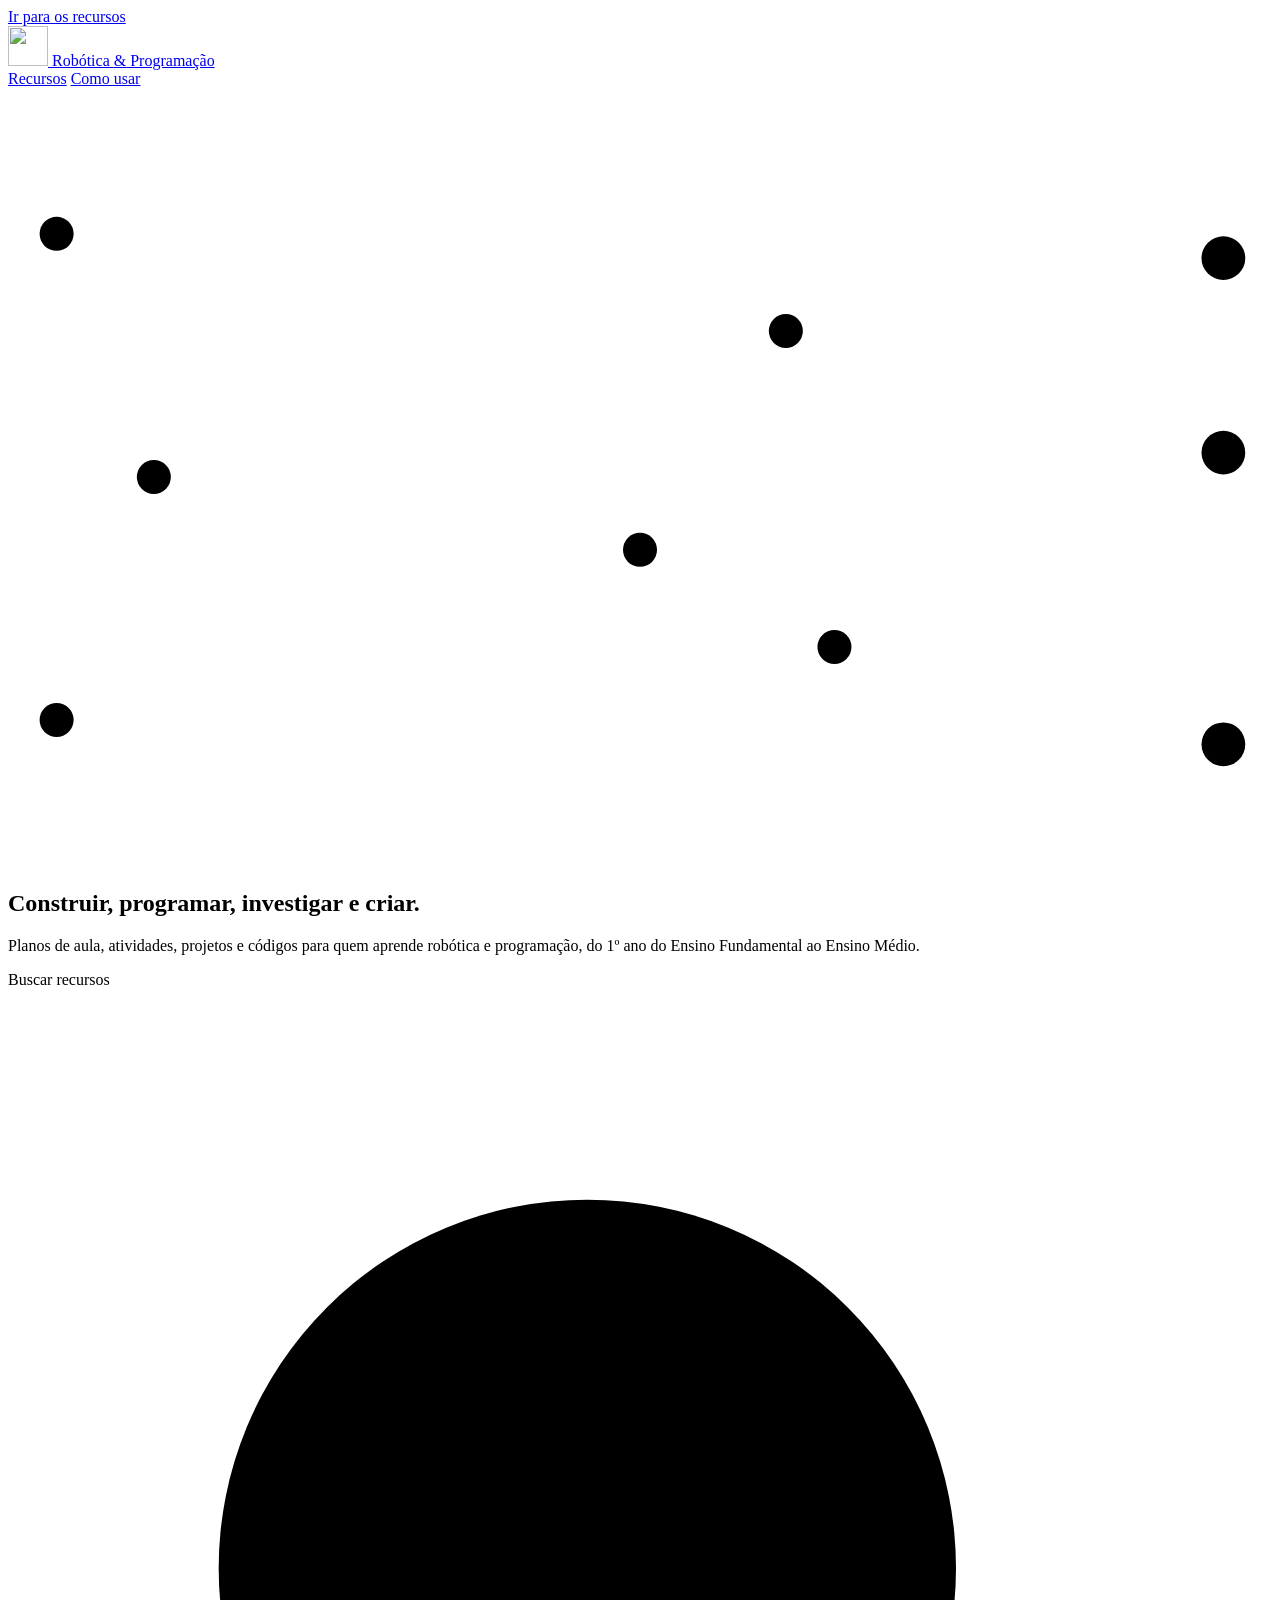
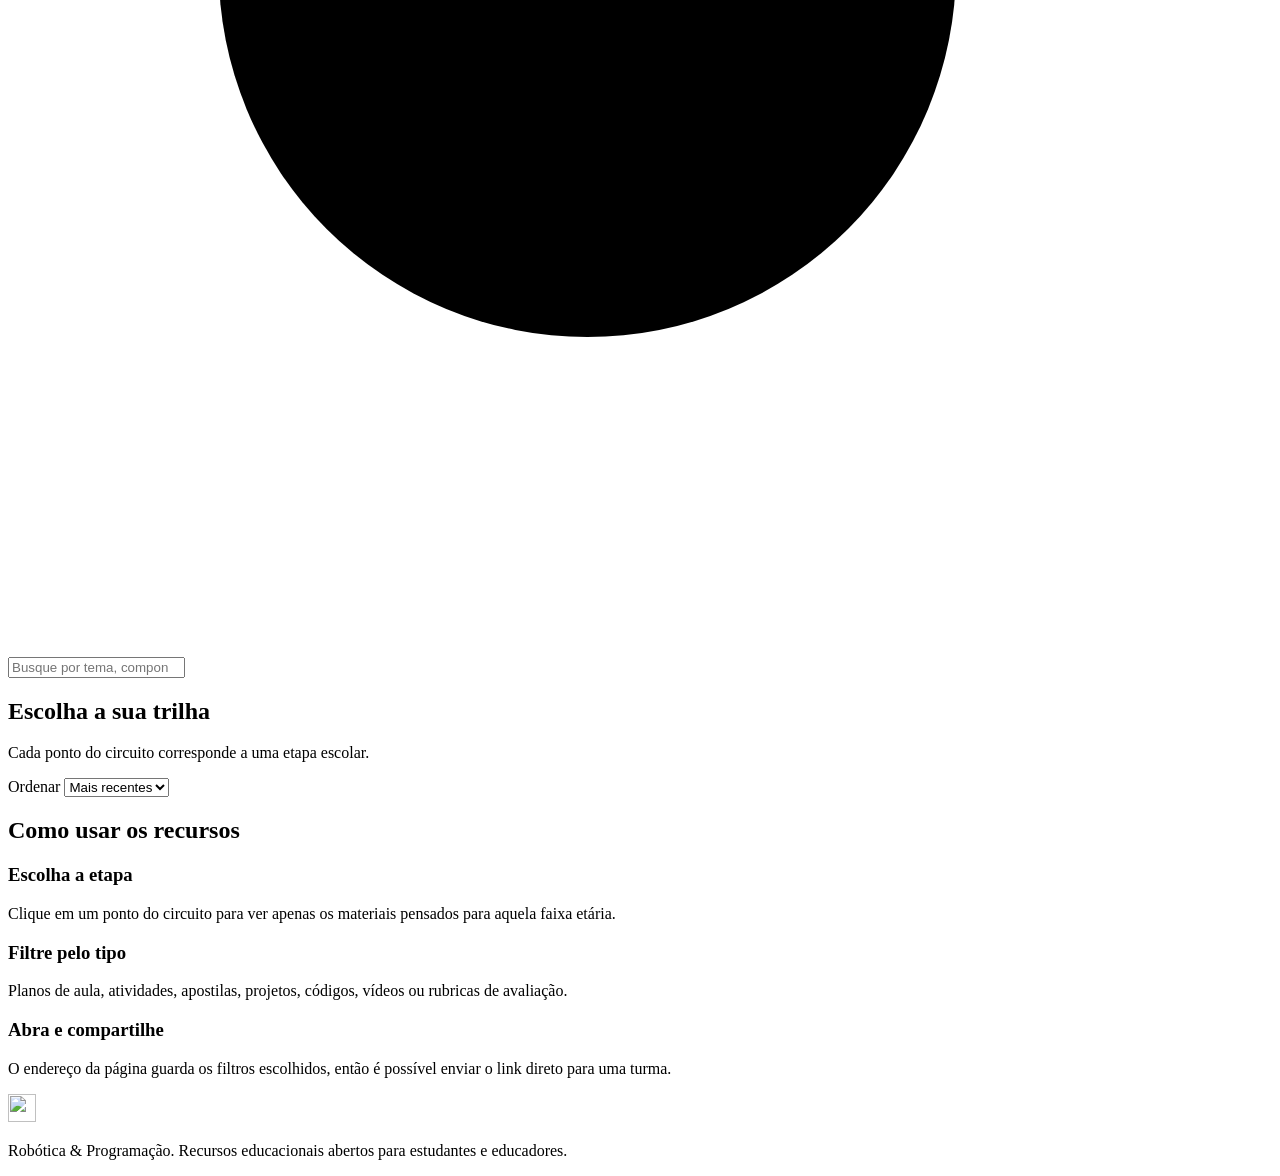
==== index.html @ 78fcd4b8 "Add files via upload" ====
<!DOCTYPE html>
<html lang="pt-BR">
<head>
  <meta charset="UTF-8">
  <meta name="viewport" content="width=device-width, initial-scale=1">
  <title>Robótica & Programação | Recursos educacionais</title>
  <meta name="description" content="Planos de aula, atividades, projetos e códigos de Robótica e Programação, do 1º ano do Ensino Fundamental ao Ensino Médio.">
  <link rel="icon" href="assets/simbolo.svg" type="image/svg+xml">
  <link rel="preconnect" href="https://fonts.googleapis.com">
  <link rel="preconnect" href="https://fonts.gstatic.com" crossorigin>
  <link href="https://fonts.googleapis.com/css2?family=Inter:wght@400;500;600&family=JetBrains+Mono:wght@500&family=Poppins:wght@600;700&display=swap" rel="stylesheet">
  <link rel="stylesheet" href="css/estilo.css">
</head>
<body>

  <a class="pular" href="#recursos">Ir para os recursos</a>

  <header class="topo">
    <div class="topo__conteudo">
      <a class="marca" href="./" aria-label="Página inicial">
        <img src="assets/simbolo.svg" alt="" width="40" height="40">
        <span class="marca__texto">Robótica <span class="marca__e">&amp;</span> Programação</span>
      </a>
      <nav class="menu" aria-label="Principal">
        <a href="#recursos">Recursos</a>
        <a href="#como-usar">Como usar</a>
      </nav>
    </div>
  </header>

  <main>
    <section class="abertura">
      <svg class="abertura__circuito" viewBox="0 0 520 320" aria-hidden="true">
        <g fill="none" stroke-linecap="round" stroke-linejoin="round" stroke-width="3">
          <path class="trilha" d="M20 60h140l40 40h120l30-30h150"/>
          <path class="trilha" d="M60 160h80l30 30h90l40-40h200"/>
          <path class="trilha" d="M20 260h180l30-30h110l40 40h120"/>
          <path class="trilha trilha--viva" d="M200 100v50M330 150v80"/>
        </g>
        <g>
          <circle class="no" cx="20" cy="60" r="7"/><circle class="no" cx="320" cy="100" r="7"/>
          <circle class="no" cx="60" cy="160" r="7"/><circle class="no no--ciano" cx="260" cy="190" r="7"/>
          <circle class="no" cx="20" cy="260" r="7"/><circle class="no no--ciano" cx="340" cy="230" r="7"/>
          <circle class="no no--amarelo" cx="500" cy="70" r="9"/>
          <circle class="no no--amarelo" cx="500" cy="150" r="9"/>
          <circle class="no no--amarelo" cx="500" cy="270" r="9"/>
        </g>
      </svg>

      <div class="abertura__texto">
        <h1>Construir, programar, investigar e criar.</h1>
        <p>Planos de aula, atividades, projetos e códigos para quem aprende robótica e programação, do 1º ano do Ensino Fundamental ao Ensino Médio.</p>

        <label class="busca" for="busca">
          <span class="visualmente-oculto">Buscar recursos</span>
          <svg viewBox="0 0 24 24" aria-hidden="true"><circle cx="11" cy="11" r="7"/><path d="m20 20-3.5-3.5"/></svg>
          <input id="busca" type="search" placeholder="Busque por tema, componente ou linguagem: Arduino, Scratch, sensores..." autocomplete="off">
        </label>
      </div>
    </section>

    <section id="recursos" class="recursos" aria-labelledby="titulo-recursos">
      <div class="recursos__cabecalho">
        <h2 id="titulo-recursos">Escolha a sua trilha</h2>
        <p>Cada ponto do circuito corresponde a uma etapa escolar.</p>
      </div>

      <div class="circuito-filtro" role="radiogroup" aria-label="Filtrar por etapa" id="filtro-faixa"></div>

      <div class="barra">
        <div class="tipos" role="group" aria-label="Filtrar por tipo de recurso" id="filtro-tipo"></div>
        <label class="ordem">
          <span>Ordenar</span>
          <select id="ordem">
            <option value="recentes">Mais recentes</option>
            <option value="titulo">Título (A a Z)</option>
          </select>
        </label>
      </div>

      <p class="contagem" id="contagem" aria-live="polite"></p>

      <div class="grade" id="grade"></div>

      <div class="vazio" id="vazio" hidden>
        <h3>Nenhum recurso encontrado com esses filtros.</h3>
        <p>Tente outra palavra na busca ou volte para todas as etapas.</p>
        <button type="button" class="botao" id="limpar">Limpar filtros</button>
      </div>
    </section>

    <section id="como-usar" class="como-usar" aria-labelledby="titulo-como-usar">
      <h2 id="titulo-como-usar">Como usar os recursos</h2>
      <div class="passos">
        <div class="passo">
          <h3>Escolha a etapa</h3>
          <p>Clique em um ponto do circuito para ver apenas os materiais pensados para aquela faixa etária.</p>
        </div>
        <div class="passo">
          <h3>Filtre pelo tipo</h3>
          <p>Planos de aula, atividades, apostilas, projetos, códigos, vídeos ou rubricas de avaliação.</p>
        </div>
        <div class="passo">
          <h3>Abra e compartilhe</h3>
          <p>O endereço da página guarda os filtros escolhidos, então é possível enviar o link direto para uma turma.</p>
        </div>
      </div>
    </section>
  </main>

  <footer class="rodape">
    <img src="assets/simbolo.svg" alt="" width="28" height="28">
    <p>Robótica &amp; Programação. Recursos educacionais abertos para estudantes e educadores.</p>
  </footer>

  <script src="dados/recursos.js"></script>
  <script src="js/app.js"></script>
</body>
</html>
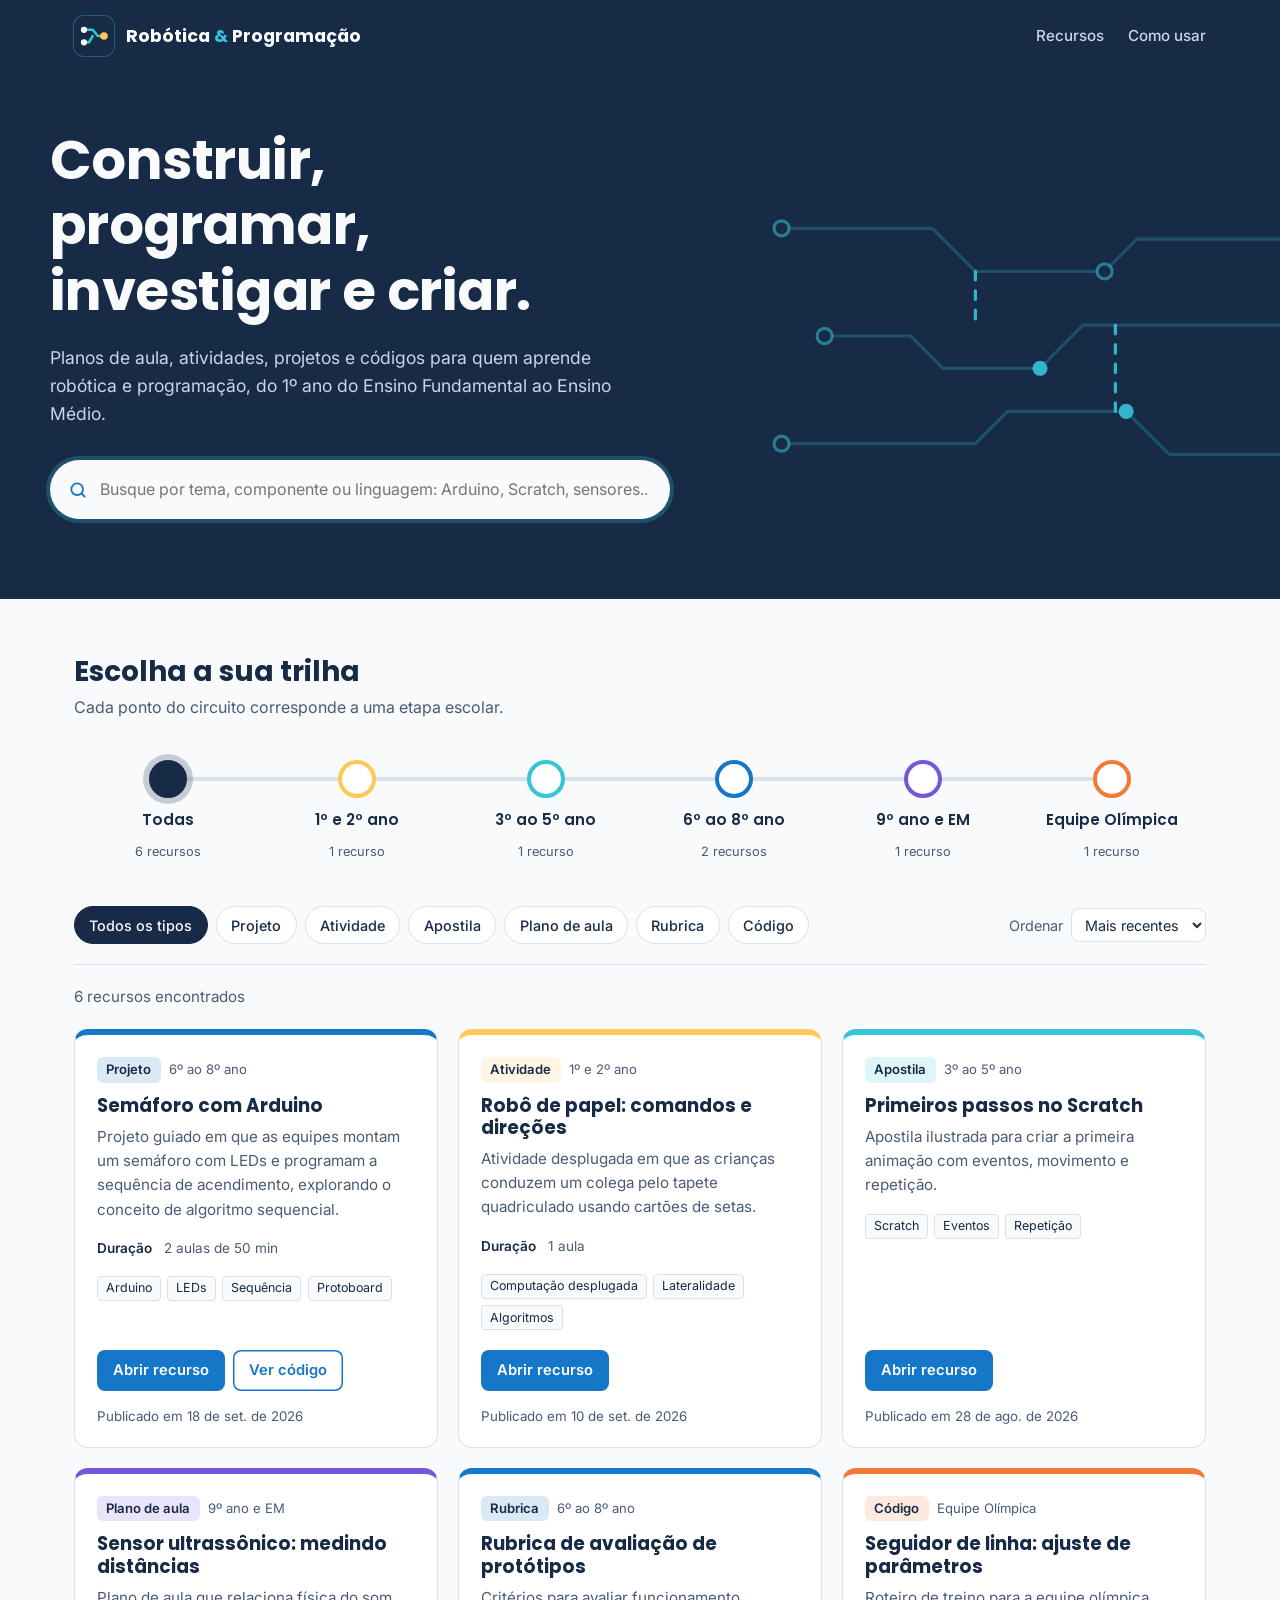
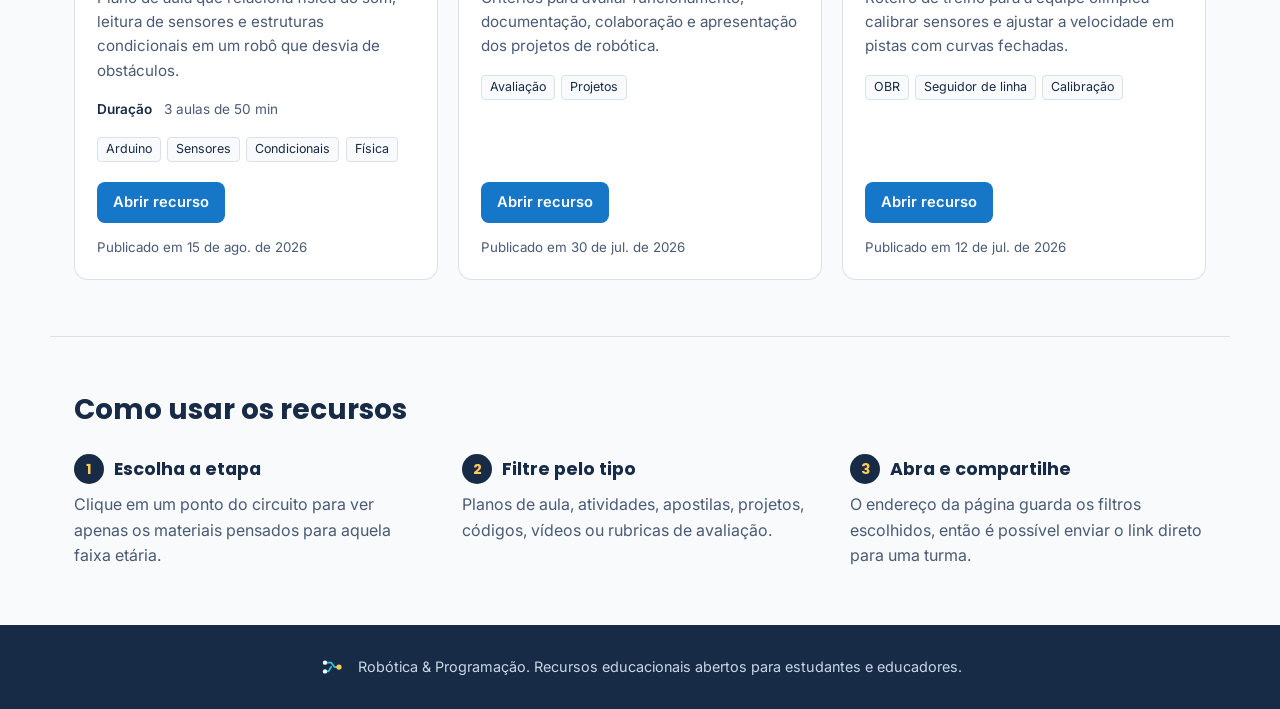
==== commit c81b66a8: "Add files via upload" ====
--- a/index.html
+++ b/index.html
@@ -5,11 +5,11 @@
   <meta name="viewport" content="width=device-width, initial-scale=1">
   <title>Robótica & Programação | Recursos educacionais</title>
   <meta name="description" content="Planos de aula, atividades, projetos e códigos de Robótica e Programação, do 1º ano do Ensino Fundamental ao Ensino Médio.">
-  <link rel="icon" href="assets/simbolo.svg" type="image/svg+xml">
+  <link rel="icon" href="simbolo.svg" type="image/svg+xml">
   <link rel="preconnect" href="https://fonts.googleapis.com">
   <link rel="preconnect" href="https://fonts.gstatic.com" crossorigin>
   <link href="https://fonts.googleapis.com/css2?family=Inter:wght@400;500;600&family=JetBrains+Mono:wght@500&family=Poppins:wght@600;700&display=swap" rel="stylesheet">
-  <link rel="stylesheet" href="css/estilo.css">
+  <link rel="stylesheet" href="estilo.css">
 </head>
 <body>
 
@@ -18,7 +18,7 @@
   <header class="topo">
     <div class="topo__conteudo">
       <a class="marca" href="./" aria-label="Página inicial">
-        <img src="assets/simbolo.svg" alt="" width="40" height="40">
+        <img src="simbolo.svg" alt="" width="40" height="40">
         <span class="marca__texto">Robótica <span class="marca__e">&amp;</span> Programação</span>
       </a>
       <nav class="menu" aria-label="Principal">
@@ -109,11 +109,11 @@
   </main>
 
   <footer class="rodape">
-    <img src="assets/simbolo.svg" alt="" width="28" height="28">
+    <img src="simbolo.svg" alt="" width="28" height="28">
     <p>Robótica &amp; Programação. Recursos educacionais abertos para estudantes e educadores.</p>
   </footer>
 
-  <script src="dados/recursos.js"></script>
-  <script src="js/app.js"></script>
+  <script src="recursos.js"></script>
+  <script src="app.js"></script>
 </body>
 </html>
--- a/estilo.css
+++ b/estilo.css
@@ -0,0 +1,373 @@
+/* =========================================================
+   Robótica & Programação | Folha de estilos
+   Cores e fontes seguem a identidade visual "Tecno Criativo".
+   ========================================================= */
+
+:root {
+  /* Cores principais */
+  --azul-profundo: #172A46;
+  --azul-tec: #1677C8;
+  --ciano: #35C4D8;
+  --amarelo: #FFC857;
+  --branco: #F8FAFC;
+
+  /* Cores de destaque por etapa */
+  --faixa-1-2: #FFC857;
+  --faixa-3-5: #35C4D8;
+  --faixa-6-8: #1677C8;
+  --faixa-9-em: #7657D9;
+  --faixa-olimpica: #F27A38;
+
+  /* Neutros derivados do azul profundo */
+  --texto: #172A46;
+  --texto-suave: #4A5B75;
+  --linha: #D9E1EC;
+  --superficie: #FFFFFF;
+
+  /* Tipografia */
+  --fonte-titulo: "Poppins", "Segoe UI", system-ui, sans-serif;
+  --fonte-texto: "Inter", "Segoe UI", system-ui, sans-serif;
+  --fonte-codigo: "JetBrains Mono", Consolas, monospace;
+
+  --largura: 1180px;
+  --raio: 14px;
+}
+
+*, *::before, *::after { box-sizing: border-box; }
+
+html { scroll-behavior: smooth; }
+
+body {
+  margin: 0;
+  font-family: var(--fonte-texto);
+  font-size: 1rem;
+  line-height: 1.6;
+  color: var(--texto);
+  background: var(--branco);
+}
+
+img { max-width: 100%; display: block; }
+
+h1, h2, h3 {
+  font-family: var(--fonte-titulo);
+  line-height: 1.2;
+  margin: 0;
+}
+
+a { color: var(--azul-tec); }
+
+:focus-visible {
+  outline: 3px solid var(--amarelo);
+  outline-offset: 3px;
+  border-radius: 6px;
+}
+
+.visualmente-oculto {
+  position: absolute; width: 1px; height: 1px;
+  overflow: hidden; clip: rect(0 0 0 0); white-space: nowrap;
+}
+
+.pular {
+  position: absolute; left: 1rem; top: -3rem;
+  background: var(--amarelo); color: var(--azul-profundo);
+  padding: .5rem 1rem; border-radius: 8px; font-weight: 600; z-index: 10;
+}
+.pular:focus { top: 1rem; }
+
+/* ---------- Topo ---------- */
+.topo {
+  background: var(--azul-profundo);
+  color: var(--branco);
+}
+.topo__conteudo {
+  max-width: var(--largura);
+  margin: 0 auto;
+  padding: 1rem 1.5rem;
+  display: flex; align-items: center; justify-content: space-between; gap: 1rem;
+}
+.marca {
+  display: flex; align-items: center; gap: .75rem;
+  color: inherit; text-decoration: none;
+}
+.marca img { border-radius: 10px; box-shadow: 0 0 0 1px rgba(53, 196, 216, .35); }
+.marca__texto { font-family: var(--fonte-titulo); font-weight: 700; font-size: 1.1rem; }
+.marca__e { color: var(--ciano); }
+.menu { display: flex; gap: 1.5rem; }
+.menu a {
+  white-space: nowrap;
+  color: #C9D6E8; text-decoration: none; font-weight: 500; font-size: .95rem;
+}
+.menu a:hover { color: var(--branco); }
+
+/* ---------- Abertura ---------- */
+.abertura {
+  position: relative;
+  overflow: hidden;
+  background: var(--azul-profundo);
+  color: var(--branco);
+  padding: 3.5rem 1.5rem 5rem;
+}
+.abertura__texto {
+  position: relative;
+  max-width: var(--largura);
+  margin: 0 auto;
+}
+.abertura h1 {
+  font-size: clamp(2rem, 5vw, 3.4rem);
+  max-width: 14ch;
+  letter-spacing: -.01em;
+}
+.abertura p {
+  max-width: 52ch;
+  color: #C9D6E8;
+  font-size: 1.1rem;
+  margin: 1.25rem 0 2rem;
+}
+.abertura__circuito {
+  position: absolute;
+  right: -40px; top: 50%;
+  width: min(560px, 60vw);
+  transform: translateY(-50%);
+  opacity: .9;
+}
+.trilha { stroke: rgba(53, 196, 216, .28); }
+.trilha--viva {
+  stroke: var(--ciano);
+  stroke-dasharray: 8 10;
+  animation: corrente 2.4s linear infinite;
+}
+.no { fill: var(--azul-profundo); stroke: rgba(53, 196, 216, .6); stroke-width: 3; }
+.no--ciano { fill: var(--ciano); stroke: none; }
+.no--amarelo { fill: var(--amarelo); stroke: none; }
+
+@keyframes corrente { to { stroke-dashoffset: -36; } }
+
+.busca {
+  display: flex; align-items: center; gap: .75rem;
+  max-width: 620px;
+  background: var(--branco);
+  border-radius: 999px;
+  padding: .35rem .5rem .35rem 1.1rem;
+  box-shadow: 0 0 0 4px rgba(53, 196, 216, .25);
+}
+.busca svg {
+  width: 20px; height: 20px; flex-shrink: 0;
+  fill: none; stroke: var(--azul-tec); stroke-width: 2.2; stroke-linecap: round;
+}
+.busca input {
+  flex: 1; border: 0; background: transparent;
+  font: inherit; color: var(--texto);
+  padding: .7rem 0;
+  min-width: 0;
+}
+.busca input:focus { outline: none; }
+.busca:focus-within { box-shadow: 0 0 0 4px var(--amarelo); }
+
+/* ---------- Recursos ---------- */
+.recursos, .como-usar {
+  max-width: var(--largura);
+  margin: 0 auto;
+  padding: 3.5rem 1.5rem;
+}
+.recursos__cabecalho h2, .como-usar h2 { font-size: 1.75rem; }
+.recursos__cabecalho p { color: var(--texto-suave); margin: .35rem 0 0; }
+
+/* Filtro em forma de trilha de circuito: o elemento marcante do site */
+.circuito-filtro {
+  position: relative;
+  display: grid;
+  grid-template-columns: repeat(6, minmax(96px, 1fr));
+  margin: 2rem 0 2.5rem;
+  overflow-x: auto;
+  padding: .5rem 0 .25rem;
+}
+.circuito-filtro::before {
+  content: "";
+  position: absolute;
+  left: calc(100% / 12); right: calc(100% / 12);
+  top: calc(.5rem + 17px);
+  height: 4px;
+  background: var(--linha);
+  border-radius: 2px;
+}
+.no-filtro {
+  position: relative;
+  display: flex; flex-direction: column; align-items: center; gap: .6rem;
+  background: none; border: 0; cursor: pointer;
+  font: inherit; color: var(--texto-suave);
+  padding: 0 .25rem;
+}
+.no-filtro__ponto {
+  width: 38px; height: 38px;
+  border-radius: 50%;
+  background: var(--superficie);
+  border: 4px solid var(--cor, var(--azul-profundo));
+  transition: transform .2s ease, background-color .2s ease;
+}
+.no-filtro__nome {
+  font-family: var(--fonte-titulo);
+  font-weight: 600;
+  font-size: .95rem;
+  color: var(--texto);
+  text-align: center;
+}
+.no-filtro__qtd { font-size: .8rem; }
+.no-filtro:hover .no-filtro__ponto { transform: scale(1.08); }
+.no-filtro[aria-checked="true"] .no-filtro__ponto {
+  background: var(--cor, var(--azul-profundo));
+  box-shadow: 0 0 0 6px color-mix(in srgb, var(--cor, var(--azul-profundo)) 22%, transparent);
+}
+
+.barra {
+  display: flex; flex-wrap: wrap; align-items: center; justify-content: space-between;
+  gap: 1rem;
+  padding-bottom: 1.25rem;
+  border-bottom: 1px solid var(--linha);
+}
+.tipos { display: flex; flex-wrap: wrap; gap: .5rem; }
+.chip {
+  font: inherit; font-size: .9rem; font-weight: 500;
+  padding: .4rem .9rem;
+  border-radius: 999px;
+  border: 1.5px solid var(--linha);
+  background: var(--superficie);
+  color: var(--texto);
+  cursor: pointer;
+}
+.chip:hover { border-color: var(--azul-tec); }
+.chip[aria-pressed="true"] {
+  background: var(--azul-profundo);
+  border-color: var(--azul-profundo);
+  color: var(--branco);
+}
+.ordem { display: flex; align-items: center; gap: .5rem; font-size: .9rem; color: var(--texto-suave); }
+.ordem select {
+  font: inherit; color: var(--texto);
+  padding: .4rem .6rem; border-radius: 8px;
+  border: 1.5px solid var(--linha); background: var(--superficie);
+}
+
+.contagem { color: var(--texto-suave); font-size: .95rem; margin: 1.25rem 0; }
+
+.grade {
+  display: grid;
+  grid-template-columns: repeat(auto-fill, minmax(290px, 1fr));
+  gap: 1.25rem;
+}
+
+.recurso {
+  display: flex; flex-direction: column;
+  background: var(--superficie);
+  border: 1px solid var(--linha);
+  border-radius: var(--raio);
+  padding: 1.35rem 1.35rem 1.25rem;
+  border-top: 6px solid var(--cor, var(--azul-tec));
+}
+.recurso__meta {
+  display: flex; flex-wrap: wrap; align-items: center; gap: .5rem;
+  font-size: .82rem; color: var(--texto-suave);
+  margin-bottom: .75rem;
+}
+.selo {
+  font-weight: 600;
+  padding: .15rem .6rem;
+  border-radius: 6px;
+  background: color-mix(in srgb, var(--cor, var(--azul-tec)) 16%, white);
+  color: var(--azul-profundo);
+}
+.selo--novo { background: var(--amarelo); }
+.recurso h3 { font-size: 1.15rem; margin-bottom: .5rem; }
+.recurso p { margin: 0 0 1rem; color: var(--texto-suave); font-size: .95rem; }
+.recurso__detalhes {
+  display: grid; grid-template-columns: auto 1fr; gap: .2rem .75rem;
+  font-size: .85rem; margin: 0 0 1rem;
+}
+.recurso__detalhes dt { font-weight: 600; }
+.recurso__detalhes dd { margin: 0; color: var(--texto-suave); }
+.codigo { font-family: var(--fonte-codigo); font-size: .8rem; }
+.etiquetas { display: flex; flex-wrap: wrap; gap: .4rem; margin: 0 0 1.25rem; padding: 0; list-style: none; }
+.etiquetas li {
+  font-size: .78rem;
+  padding: .1rem .5rem;
+  border-radius: 4px;
+  background: var(--branco);
+  border: 1px solid var(--linha);
+}
+.recurso__acoes { margin-top: auto; display: flex; gap: .5rem; flex-wrap: wrap; }
+
+.botao {
+  display: inline-flex; align-items: center; gap: .4rem;
+  font: inherit; font-weight: 600; font-size: .92rem;
+  padding: .55rem 1rem;
+  border-radius: 8px;
+  border: 0;
+  background: var(--azul-tec);
+  color: #fff;
+  text-decoration: none;
+  cursor: pointer;
+}
+.botao:hover { background: #0F5FA3; }
+.botao--secundario {
+  background: transparent; color: var(--azul-tec);
+  box-shadow: inset 0 0 0 1.5px var(--azul-tec);
+}
+.botao--secundario:hover { background: rgba(22, 119, 200, .08); }
+
+.vazio {
+  text-align: center;
+  padding: 3rem 1rem;
+  border: 2px dashed var(--linha);
+  border-radius: var(--raio);
+}
+.vazio h3 { font-size: 1.2rem; }
+.vazio p { color: var(--texto-suave); }
+
+/* ---------- Como usar ---------- */
+.como-usar { border-top: 1px solid var(--linha); }
+.passos {
+  display: grid; grid-template-columns: repeat(auto-fit, minmax(240px, 1fr));
+  gap: 2rem; margin-top: 1.75rem;
+  counter-reset: passo;
+}
+.passo { counter-increment: passo; }
+.passo h3 { font-size: 1.1rem; display: flex; align-items: center; gap: .6rem; }
+.passo h3::before {
+  content: counter(passo);
+  display: grid; place-items: center;
+  width: 30px; height: 30px; border-radius: 50%;
+  background: var(--azul-profundo); color: var(--amarelo);
+  font-size: .9rem;
+}
+.passo p { color: var(--texto-suave); margin: .5rem 0 0; }
+
+/* ---------- Rodapé ---------- */
+.rodape {
+  background: var(--azul-profundo);
+  color: #C9D6E8;
+  display: flex; align-items: center; justify-content: center; gap: .75rem;
+  padding: 1.75rem 1.5rem;
+  font-size: .9rem;
+  text-align: center;
+}
+.rodape p { margin: 0; }
+.rodape img { border-radius: 7px; }
+
+/* ---------- Responsivo e acessibilidade ---------- */
+@media (max-width: 760px) {
+  .abertura__circuito { opacity: .25; right: -160px; }
+  .menu { gap: 1rem; }
+  .marca__texto { font-size: 1rem; }
+  .rodape { flex-direction: column; }
+  .circuito-filtro { grid-template-columns: repeat(6, 104px); }
+  .circuito-filtro::before { left: 52px; right: auto; width: calc(104px * 5); }
+}
+
+@media (max-width: 480px) {
+  .menu a[href="#como-usar"] { display: none; }
+}
+
+@media (prefers-reduced-motion: reduce) {
+  html { scroll-behavior: auto; }
+  .trilha--viva { animation: none; }
+  .no-filtro__ponto { transition: none; }
+}
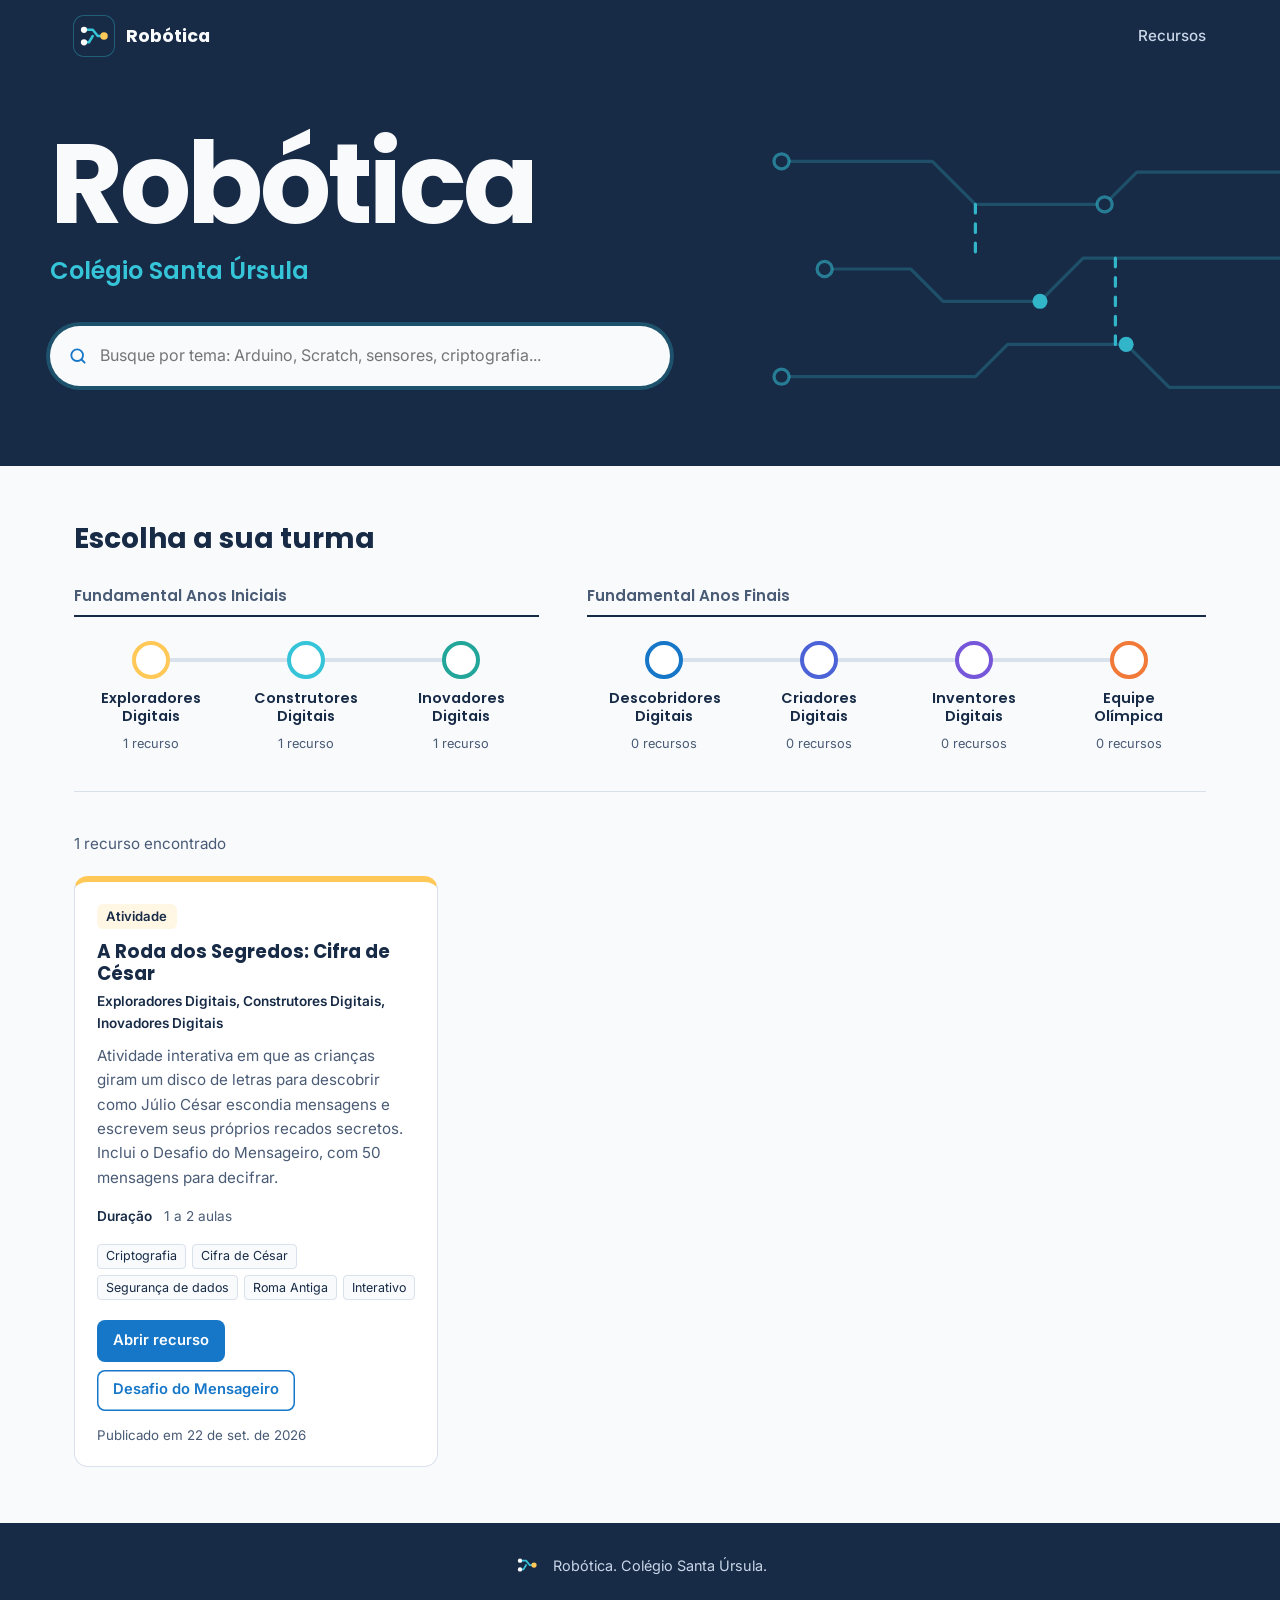
==== commit 6332c170: "Add files via upload" ====
--- a/index.html
+++ b/index.html
@@ -3,8 +3,8 @@
 <head>
   <meta charset="UTF-8">
   <meta name="viewport" content="width=device-width, initial-scale=1">
-  <title>Robótica & Programação | Recursos educacionais</title>
-  <meta name="description" content="Planos de aula, atividades, projetos e códigos de Robótica e Programação, do 1º ano do Ensino Fundamental ao Ensino Médio.">
+  <title>Robótica | Colégio Santa Úrsula</title>
+  <meta name="description" content="Recursos educacionais de Robótica do Colégio Santa Úrsula.">
   <link rel="icon" href="simbolo.svg" type="image/svg+xml">
   <link rel="preconnect" href="https://fonts.googleapis.com">
   <link rel="preconnect" href="https://fonts.gstatic.com" crossorigin>
@@ -19,11 +19,10 @@
     <div class="topo__conteudo">
       <a class="marca" href="./" aria-label="Página inicial">
         <img src="simbolo.svg" alt="" width="40" height="40">
-        <span class="marca__texto">Robótica <span class="marca__e">&amp;</span> Programação</span>
+        <span class="marca__texto">Robótica</span>
       </a>
       <nav class="menu" aria-label="Principal">
         <a href="#recursos">Recursos</a>
-        <a href="#como-usar">Como usar</a>
       </nav>
     </div>
   </header>
@@ -48,69 +47,36 @@
       </svg>
 
       <div class="abertura__texto">
-        <h1>Construir, programar, investigar e criar.</h1>
-        <p>Planos de aula, atividades, projetos e códigos para quem aprende robótica e programação, do 1º ano do Ensino Fundamental ao Ensino Médio.</p>
+        <h1>Robótica</h1>
+        <p>Colégio Santa Úrsula</p>
 
         <label class="busca" for="busca">
           <span class="visualmente-oculto">Buscar recursos</span>
           <svg viewBox="0 0 24 24" aria-hidden="true"><circle cx="11" cy="11" r="7"/><path d="m20 20-3.5-3.5"/></svg>
-          <input id="busca" type="search" placeholder="Busque por tema, componente ou linguagem: Arduino, Scratch, sensores..." autocomplete="off">
+          <input id="busca" type="search" placeholder="Busque por tema: Arduino, Scratch, sensores, criptografia..." autocomplete="off">
         </label>
       </div>
     </section>
 
     <section id="recursos" class="recursos" aria-labelledby="titulo-recursos">
       <div class="recursos__cabecalho">
-        <h2 id="titulo-recursos">Escolha a sua trilha</h2>
-        <p>Cada ponto do circuito corresponde a uma etapa escolar.</p>
+        <h2 id="titulo-recursos">Escolha a sua turma</h2>
+        <button type="button" class="ver-todas" id="ver-todas" hidden>Ver todas as turmas</button>
       </div>
 
-      <div class="circuito-filtro" role="radiogroup" aria-label="Filtrar por etapa" id="filtro-faixa"></div>
-
-      <div class="barra">
-        <div class="tipos" role="group" aria-label="Filtrar por tipo de recurso" id="filtro-tipo"></div>
-        <label class="ordem">
-          <span>Ordenar</span>
-          <select id="ordem">
-            <option value="recentes">Mais recentes</option>
-            <option value="titulo">Título (A a Z)</option>
-          </select>
-        </label>
-      </div>
+      <div class="trilhas" id="filtro-turma"></div>
 
       <p class="contagem" id="contagem" aria-live="polite"></p>
 
       <div class="grade" id="grade"></div>
 
-      <div class="vazio" id="vazio" hidden>
-        <h3>Nenhum recurso encontrado com esses filtros.</h3>
-        <p>Tente outra palavra na busca ou volte para todas as etapas.</p>
-        <button type="button" class="botao" id="limpar">Limpar filtros</button>
-      </div>
-    </section>
-
-    <section id="como-usar" class="como-usar" aria-labelledby="titulo-como-usar">
-      <h2 id="titulo-como-usar">Como usar os recursos</h2>
-      <div class="passos">
-        <div class="passo">
-          <h3>Escolha a etapa</h3>
-          <p>Clique em um ponto do circuito para ver apenas os materiais pensados para aquela faixa etária.</p>
-        </div>
-        <div class="passo">
-          <h3>Filtre pelo tipo</h3>
-          <p>Planos de aula, atividades, apostilas, projetos, códigos, vídeos ou rubricas de avaliação.</p>
-        </div>
-        <div class="passo">
-          <h3>Abra e compartilhe</h3>
-          <p>O endereço da página guarda os filtros escolhidos, então é possível enviar o link direto para uma turma.</p>
-        </div>
-      </div>
+      <div class="vazio" id="vazio" hidden></div>
     </section>
   </main>
 
   <footer class="rodape">
     <img src="simbolo.svg" alt="" width="28" height="28">
-    <p>Robótica &amp; Programação. Recursos educacionais abertos para estudantes e educadores.</p>
+    <p>Robótica. Colégio Santa Úrsula.</p>
   </footer>
 
   <script src="recursos.js"></script>
--- a/estilo.css
+++ b/estilo.css
@@ -47,6 +47,7 @@
 }
 
 img { max-width: 100%; display: block; }
+[hidden] { display: none !important; }
 
 h1, h2, h3 {
   font-family: var(--fonte-titulo);
@@ -113,15 +114,16 @@
   margin: 0 auto;
 }
 .abertura h1 {
-  font-size: clamp(2rem, 5vw, 3.4rem);
-  max-width: 14ch;
-  letter-spacing: -.01em;
+  font-size: clamp(3.2rem, 11vw, 7rem);
+  letter-spacing: -.03em;
+  line-height: 1;
 }
 .abertura p {
-  max-width: 52ch;
-  color: #C9D6E8;
-  font-size: 1.1rem;
-  margin: 1.25rem 0 2rem;
+  color: var(--ciano);
+  font-family: var(--fonte-titulo);
+  font-weight: 600;
+  font-size: clamp(1.1rem, 2.4vw, 1.5rem);
+  margin: .75rem 0 2.25rem;
 }
 .abertura__circuito {
   position: absolute;
@@ -164,27 +166,51 @@
 .busca:focus-within { box-shadow: 0 0 0 4px var(--amarelo); }
 
 /* ---------- Recursos ---------- */
-.recursos, .como-usar {
+.recursos {
   max-width: var(--largura);
   margin: 0 auto;
   padding: 3.5rem 1.5rem;
 }
-.recursos__cabecalho h2, .como-usar h2 { font-size: 1.75rem; }
-.recursos__cabecalho p { color: var(--texto-suave); margin: .35rem 0 0; }
+.recursos__cabecalho h2 { font-size: 1.75rem; }
+.recursos__cabecalho {
+  display: flex; flex-wrap: wrap; align-items: baseline; justify-content: space-between; gap: .5rem 1rem;
+}
+.ver-todas {
+  font: inherit; font-weight: 600; font-size: .95rem;
+  background: none; border: 0; padding: .25rem 0;
+  color: var(--azul-tec); cursor: pointer;
+  text-decoration: underline; text-underline-offset: 3px;
+}
+
+/* Dois segmentos lado a lado: 3 turmas + 4 turmas */
+.trilhas {
+  display: grid;
+  grid-template-columns: 3fr 4fr;
+  gap: 2rem 3rem;
+  margin: 2rem 0 2.5rem;
+  padding-bottom: 2rem;
+  border-bottom: 1px solid var(--linha);
+}
+.segmento__nome {
+  font-size: .95rem;
+  font-weight: 600;
+  color: var(--texto-suave);
+  padding-bottom: .6rem;
+  margin-bottom: 1rem;
+  border-bottom: 2px solid var(--azul-profundo);
+}
 
 /* Filtro em forma de trilha de circuito: o elemento marcante do site */
 .circuito-filtro {
   position: relative;
   display: grid;
-  grid-template-columns: repeat(6, minmax(96px, 1fr));
-  margin: 2rem 0 2.5rem;
-  overflow-x: auto;
+  grid-template-columns: repeat(var(--n), minmax(0, 1fr));
   padding: .5rem 0 .25rem;
 }
 .circuito-filtro::before {
   content: "";
   position: absolute;
-  left: calc(100% / 12); right: calc(100% / 12);
+  left: calc(100% / (2 * var(--n))); right: calc(100% / (2 * var(--n)));
   top: calc(.5rem + 17px);
   height: 4px;
   background: var(--linha);
@@ -207,7 +233,9 @@
 .no-filtro__nome {
   font-family: var(--fonte-titulo);
   font-weight: 600;
-  font-size: .95rem;
+  font-size: .9rem;
+  line-height: 1.25;
+  max-width: 11ch;
   color: var(--texto);
   text-align: center;
 }
@@ -247,7 +275,7 @@
   border: 1.5px solid var(--linha); background: var(--superficie);
 }
 
-.contagem { color: var(--texto-suave); font-size: .95rem; margin: 1.25rem 0; }
+.contagem { color: var(--texto-suave); font-size: .95rem; margin: 0 0 1.25rem; }
 
 .grade {
   display: grid;
@@ -276,7 +304,9 @@
   color: var(--azul-profundo);
 }
 .selo--novo { background: var(--amarelo); }
-.recurso h3 { font-size: 1.15rem; margin-bottom: .5rem; }
+.recurso h3 { font-size: 1.15rem; margin-bottom: .35rem; }
+.recurso .recurso__turmas { font-size: .85rem; font-weight: 600; color: var(--azul-profundo); margin-bottom: .6rem; }
+.recurso__data { color: var(--texto-suave); margin-top: .9rem; }
 .recurso p { margin: 0 0 1rem; color: var(--texto-suave); font-size: .95rem; }
 .recurso__detalhes {
   display: grid; grid-template-columns: auto 1fr; gap: .2rem .75rem;
@@ -322,24 +352,6 @@
 .vazio h3 { font-size: 1.2rem; }
 .vazio p { color: var(--texto-suave); }
 
-/* ---------- Como usar ---------- */
-.como-usar { border-top: 1px solid var(--linha); }
-.passos {
-  display: grid; grid-template-columns: repeat(auto-fit, minmax(240px, 1fr));
-  gap: 2rem; margin-top: 1.75rem;
-  counter-reset: passo;
-}
-.passo { counter-increment: passo; }
-.passo h3 { font-size: 1.1rem; display: flex; align-items: center; gap: .6rem; }
-.passo h3::before {
-  content: counter(passo);
-  display: grid; place-items: center;
-  width: 30px; height: 30px; border-radius: 50%;
-  background: var(--azul-profundo); color: var(--amarelo);
-  font-size: .9rem;
-}
-.passo p { color: var(--texto-suave); margin: .5rem 0 0; }
-
 /* ---------- Rodapé ---------- */
 .rodape {
   background: var(--azul-profundo);
@@ -358,12 +370,14 @@
   .menu { gap: 1rem; }
   .marca__texto { font-size: 1rem; }
   .rodape { flex-direction: column; }
-  .circuito-filtro { grid-template-columns: repeat(6, 104px); }
-  .circuito-filtro::before { left: 52px; right: auto; width: calc(104px * 5); }
-}
-
-@media (max-width: 480px) {
-  .menu a[href="#como-usar"] { display: none; }
+  .trilhas { grid-template-columns: 1fr; }
+  .no-filtro__nome { font-size: .78rem; }
+  .circuito-filtro { column-gap: .35rem; }
+  .no-filtro { padding: 0; }
+}
+
+@media (max-width: 420px) {
+  .no-filtro__nome { font-size: .72rem; }
 }
 
 @media (prefers-reduced-motion: reduce) {
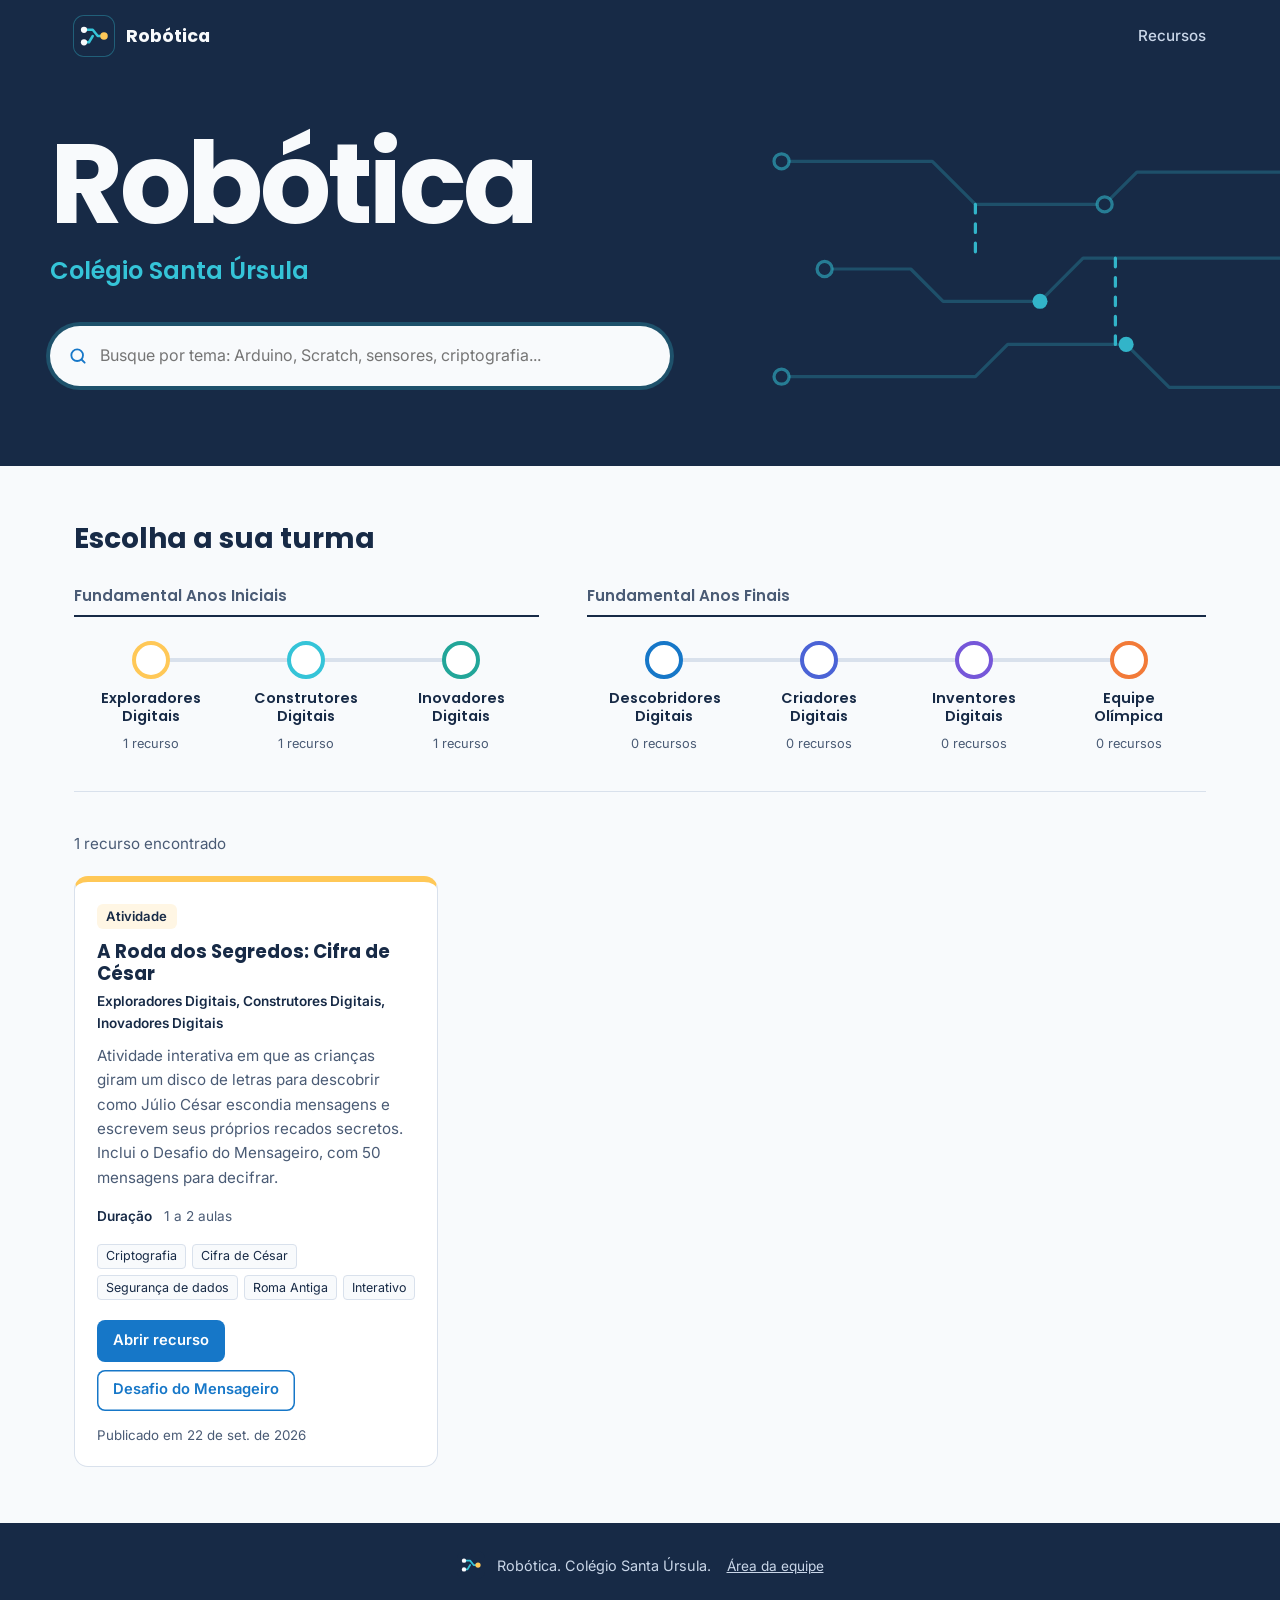
==== commit c1a840b1: "Add files via upload" ====
--- a/index.html
+++ b/index.html
@@ -76,7 +76,7 @@
 
   <footer class="rodape">
     <img src="simbolo.svg" alt="" width="28" height="28">
-    <p>Robótica. Colégio Santa Úrsula.</p>
+    <p>Robótica. Colégio Santa Úrsula. <a class="rodape__equipe" href="admin.html">Área da equipe</a></p>
   </footer>
 
   <script src="recursos.js"></script>
--- a/estilo.css
+++ b/estilo.css
@@ -362,6 +362,8 @@
   text-align: center;
 }
 .rodape p { margin: 0; }
+.rodape__equipe { color: #C9D6E8; margin-left: .75rem; font-size: .85rem; }
+.rodape__equipe:hover { color: var(--branco); }
 .rodape img { border-radius: 7px; }
 
 /* ---------- Responsivo e acessibilidade ---------- */
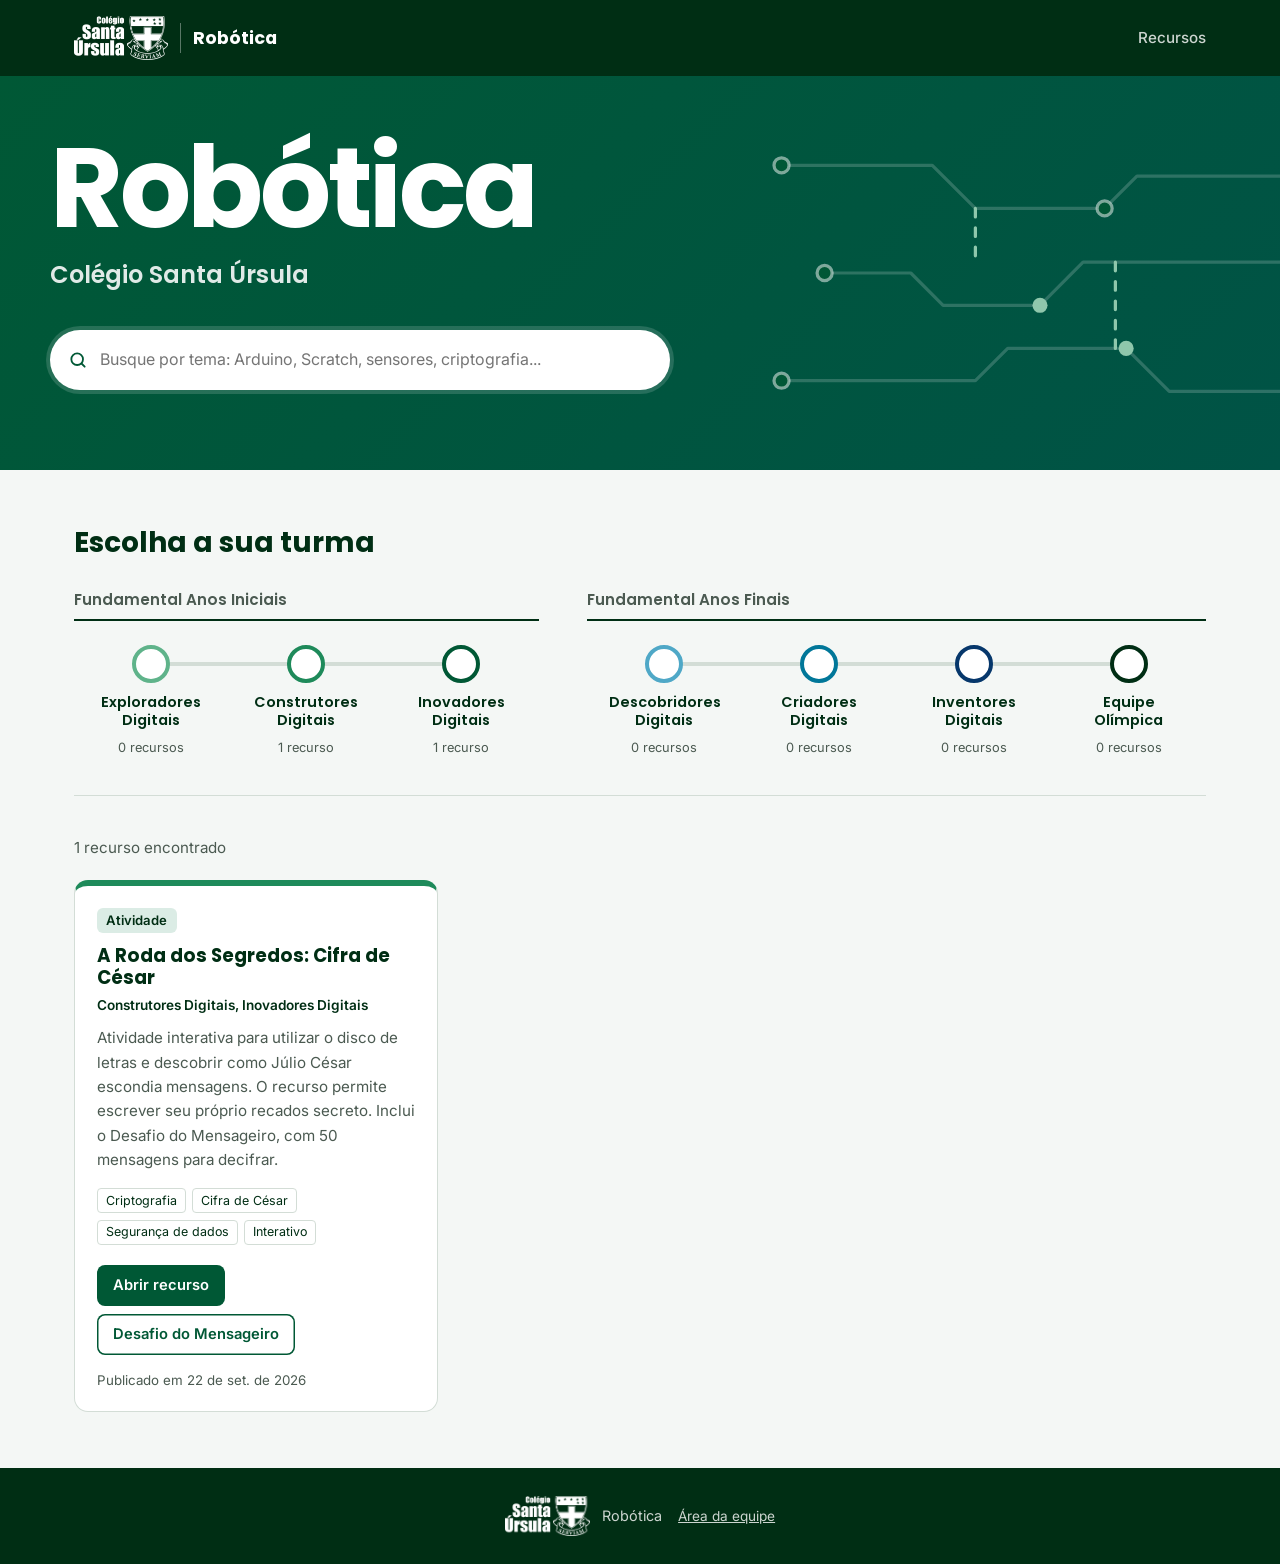
==== commit 63e25b66: "Add files via upload" ====
--- a/index.html
+++ b/index.html
@@ -18,7 +18,8 @@
   <header class="topo">
     <div class="topo__conteudo">
       <a class="marca" href="./" aria-label="Página inicial">
-        <img src="simbolo.svg" alt="" width="40" height="40">
+        <img class="marca__logo" src="logo-csu-branco.png" alt="Colégio Santa Úrsula" width="94" height="44">
+        <span class="marca__divisor" aria-hidden="true"></span>
         <span class="marca__texto">Robótica</span>
       </a>
       <nav class="menu" aria-label="Principal">
@@ -38,11 +39,11 @@
         </g>
         <g>
           <circle class="no" cx="20" cy="60" r="7"/><circle class="no" cx="320" cy="100" r="7"/>
-          <circle class="no" cx="60" cy="160" r="7"/><circle class="no no--ciano" cx="260" cy="190" r="7"/>
-          <circle class="no" cx="20" cy="260" r="7"/><circle class="no no--ciano" cx="340" cy="230" r="7"/>
-          <circle class="no no--amarelo" cx="500" cy="70" r="9"/>
-          <circle class="no no--amarelo" cx="500" cy="150" r="9"/>
-          <circle class="no no--amarelo" cx="500" cy="270" r="9"/>
+          <circle class="no" cx="60" cy="160" r="7"/><circle class="no no--claro" cx="260" cy="190" r="7"/>
+          <circle class="no" cx="20" cy="260" r="7"/><circle class="no no--claro" cx="340" cy="230" r="7"/>
+          <circle class="no no--branco" cx="500" cy="70" r="9"/>
+          <circle class="no no--branco" cx="500" cy="150" r="9"/>
+          <circle class="no no--branco" cx="500" cy="270" r="9"/>
         </g>
       </svg>
 
@@ -75,8 +76,8 @@
   </main>
 
   <footer class="rodape">
-    <img src="simbolo.svg" alt="" width="28" height="28">
-    <p>Robótica. Colégio Santa Úrsula. <a class="rodape__equipe" href="admin.html">Área da equipe</a></p>
+    <img class="rodape__logo" src="logo-csu-branco.png" alt="Colégio Santa Úrsula" width="85" height="40">
+    <p>Robótica <a class="rodape__equipe" href="admin.html">Área da equipe</a></p>
   </footer>
 
   <script src="recursos.js"></script>
--- a/estilo.css
+++ b/estilo.css
@@ -4,24 +4,21 @@
    ========================================================= */
 
 :root {
-  /* Cores principais */
-  --azul-profundo: #172A46;
-  --azul-tec: #1677C8;
-  --ciano: #35C4D8;
-  --amarelo: #FFC857;
-  --branco: #F8FAFC;
-
-  /* Cores de destaque por etapa */
-  --faixa-1-2: #FFC857;
-  --faixa-3-5: #35C4D8;
-  --faixa-6-8: #1677C8;
-  --faixa-9-em: #7657D9;
-  --faixa-olimpica: #F27A38;
-
-  /* Neutros derivados do azul profundo */
-  --texto: #172A46;
-  --texto-suave: #4A5B75;
-  --linha: #D9E1EC;
+  /* Identidade visual do Colégio Santa Úrsula */
+  --verde-escuro: #002e14;
+  --verde-csu: #005835;
+  --verde-fundo: #005346;
+  --azul: #017799;
+  --azul-escuro: #06376b;
+  --cinza: #a6a6a6;
+  --branco: #FFFFFF;
+
+  /* Tons derivados, usados apenas para fundos, linhas e texto secundário */
+  --verde-claro: #E3EFE8;
+  --fundo-pagina: #F4F7F5;
+  --texto: #002e14;
+  --texto-suave: #4B5A51;
+  --linha: #D3DDD6;
   --superficie: #FFFFFF;
 
   /* Tipografia */
@@ -43,7 +40,7 @@
   font-size: 1rem;
   line-height: 1.6;
   color: var(--texto);
-  background: var(--branco);
+  background: var(--fundo-pagina);
 }
 
 img { max-width: 100%; display: block; }
@@ -55,10 +52,10 @@
   margin: 0;
 }
 
-a { color: var(--azul-tec); }
+a { color: var(--azul); }
 
 :focus-visible {
-  outline: 3px solid var(--amarelo);
+  outline: 3px solid var(--azul);
   outline-offset: 3px;
   border-radius: 6px;
 }
@@ -70,14 +67,14 @@
 
 .pular {
   position: absolute; left: 1rem; top: -3rem;
-  background: var(--amarelo); color: var(--azul-profundo);
+  background: var(--azul); color: var(--branco);
   padding: .5rem 1rem; border-radius: 8px; font-weight: 600; z-index: 10;
 }
 .pular:focus { top: 1rem; }
 
 /* ---------- Topo ---------- */
 .topo {
-  background: var(--azul-profundo);
+  background: var(--verde-escuro);
   color: var(--branco);
 }
 .topo__conteudo {
@@ -90,13 +87,13 @@
   display: flex; align-items: center; gap: .75rem;
   color: inherit; text-decoration: none;
 }
-.marca img { border-radius: 10px; box-shadow: 0 0 0 1px rgba(53, 196, 216, .35); }
+.marca__logo { height: 44px; width: auto; }
+.marca__divisor { width: 1px; height: 30px; background: rgba(255, 255, 255, .35); }
 .marca__texto { font-family: var(--fonte-titulo); font-weight: 700; font-size: 1.1rem; }
-.marca__e { color: var(--ciano); }
 .menu { display: flex; gap: 1.5rem; }
 .menu a {
   white-space: nowrap;
-  color: #C9D6E8; text-decoration: none; font-weight: 500; font-size: .95rem;
+  color: rgba(255, 255, 255, .8); text-decoration: none; font-weight: 500; font-size: .95rem;
 }
 .menu a:hover { color: var(--branco); }
 
@@ -104,7 +101,7 @@
 .abertura {
   position: relative;
   overflow: hidden;
-  background: var(--azul-profundo);
+  background: linear-gradient(135deg, var(--verde-csu) 0%, var(--verde-fundo) 100%);
   color: var(--branco);
   padding: 3.5rem 1.5rem 5rem;
 }
@@ -119,7 +116,7 @@
   line-height: 1;
 }
 .abertura p {
-  color: var(--ciano);
+  color: rgba(255, 255, 255, .88);
   font-family: var(--fonte-titulo);
   font-weight: 600;
   font-size: clamp(1.1rem, 2.4vw, 1.5rem);
@@ -132,15 +129,15 @@
   transform: translateY(-50%);
   opacity: .9;
 }
-.trilha { stroke: rgba(53, 196, 216, .28); }
+.trilha { stroke: rgba(255, 255, 255, .2); }
 .trilha--viva {
-  stroke: var(--ciano);
+  stroke: #9FD4B8;
   stroke-dasharray: 8 10;
   animation: corrente 2.4s linear infinite;
 }
-.no { fill: var(--azul-profundo); stroke: rgba(53, 196, 216, .6); stroke-width: 3; }
-.no--ciano { fill: var(--ciano); stroke: none; }
-.no--amarelo { fill: var(--amarelo); stroke: none; }
+.no { fill: var(--verde-csu); stroke: rgba(255, 255, 255, .55); stroke-width: 3; }
+.no--claro { fill: #9FD4B8; stroke: none; }
+.no--branco { fill: var(--branco); stroke: none; }
 
 @keyframes corrente { to { stroke-dashoffset: -36; } }
 
@@ -150,11 +147,11 @@
   background: var(--branco);
   border-radius: 999px;
   padding: .35rem .5rem .35rem 1.1rem;
-  box-shadow: 0 0 0 4px rgba(53, 196, 216, .25);
+  box-shadow: 0 0 0 4px rgba(255, 255, 255, .15);
 }
 .busca svg {
   width: 20px; height: 20px; flex-shrink: 0;
-  fill: none; stroke: var(--azul-tec); stroke-width: 2.2; stroke-linecap: round;
+  fill: none; stroke: var(--verde-csu); stroke-width: 2.2; stroke-linecap: round;
 }
 .busca input {
   flex: 1; border: 0; background: transparent;
@@ -163,7 +160,7 @@
   min-width: 0;
 }
 .busca input:focus { outline: none; }
-.busca:focus-within { box-shadow: 0 0 0 4px var(--amarelo); }
+.busca:focus-within { box-shadow: 0 0 0 4px rgba(255, 255, 255, .6); }
 
 /* ---------- Recursos ---------- */
 .recursos {
@@ -178,7 +175,7 @@
 .ver-todas {
   font: inherit; font-weight: 600; font-size: .95rem;
   background: none; border: 0; padding: .25rem 0;
-  color: var(--azul-tec); cursor: pointer;
+  color: var(--verde-csu); cursor: pointer;
   text-decoration: underline; text-underline-offset: 3px;
 }
 
@@ -197,7 +194,7 @@
   color: var(--texto-suave);
   padding-bottom: .6rem;
   margin-bottom: 1rem;
-  border-bottom: 2px solid var(--azul-profundo);
+  border-bottom: 2px solid var(--verde-escuro);
 }
 
 /* Filtro em forma de trilha de circuito: o elemento marcante do site */
@@ -227,7 +224,7 @@
   width: 38px; height: 38px;
   border-radius: 50%;
   background: var(--superficie);
-  border: 4px solid var(--cor, var(--azul-profundo));
+  border: 4px solid var(--cor, var(--verde-escuro));
   transition: transform .2s ease, background-color .2s ease;
 }
 .no-filtro__nome {
@@ -242,8 +239,8 @@
 .no-filtro__qtd { font-size: .8rem; }
 .no-filtro:hover .no-filtro__ponto { transform: scale(1.08); }
 .no-filtro[aria-checked="true"] .no-filtro__ponto {
-  background: var(--cor, var(--azul-profundo));
-  box-shadow: 0 0 0 6px color-mix(in srgb, var(--cor, var(--azul-profundo)) 22%, transparent);
+  background: var(--cor, var(--verde-escuro));
+  box-shadow: 0 0 0 6px color-mix(in srgb, var(--cor, var(--verde-escuro)) 22%, transparent);
 }
 
 .barra {
@@ -262,10 +259,10 @@
   color: var(--texto);
   cursor: pointer;
 }
-.chip:hover { border-color: var(--azul-tec); }
+.chip:hover { border-color: var(--verde-csu); }
 .chip[aria-pressed="true"] {
-  background: var(--azul-profundo);
-  border-color: var(--azul-profundo);
+  background: var(--verde-escuro);
+  border-color: var(--verde-escuro);
   color: var(--branco);
 }
 .ordem { display: flex; align-items: center; gap: .5rem; font-size: .9rem; color: var(--texto-suave); }
@@ -289,7 +286,7 @@
   border: 1px solid var(--linha);
   border-radius: var(--raio);
   padding: 1.35rem 1.35rem 1.25rem;
-  border-top: 6px solid var(--cor, var(--azul-tec));
+  border-top: 6px solid var(--cor, var(--verde-csu));
 }
 .recurso__meta {
   display: flex; flex-wrap: wrap; align-items: center; gap: .5rem;
@@ -300,12 +297,12 @@
   font-weight: 600;
   padding: .15rem .6rem;
   border-radius: 6px;
-  background: color-mix(in srgb, var(--cor, var(--azul-tec)) 16%, white);
-  color: var(--azul-profundo);
-}
-.selo--novo { background: var(--amarelo); }
+  background: color-mix(in srgb, var(--cor, var(--verde-csu)) 16%, white);
+  color: var(--verde-escuro);
+}
+.selo--novo { background: var(--azul); color: var(--branco); }
 .recurso h3 { font-size: 1.15rem; margin-bottom: .35rem; }
-.recurso .recurso__turmas { font-size: .85rem; font-weight: 600; color: var(--azul-profundo); margin-bottom: .6rem; }
+.recurso .recurso__turmas { font-size: .85rem; font-weight: 600; color: var(--verde-escuro); margin-bottom: .6rem; }
 .recurso__data { color: var(--texto-suave); margin-top: .9rem; }
 .recurso p { margin: 0 0 1rem; color: var(--texto-suave); font-size: .95rem; }
 .recurso__detalhes {
@@ -331,17 +328,17 @@
   padding: .55rem 1rem;
   border-radius: 8px;
   border: 0;
-  background: var(--azul-tec);
+  background: var(--verde-csu);
   color: #fff;
   text-decoration: none;
   cursor: pointer;
 }
-.botao:hover { background: #0F5FA3; }
+.botao:hover { background: var(--verde-escuro); }
 .botao--secundario {
-  background: transparent; color: var(--azul-tec);
-  box-shadow: inset 0 0 0 1.5px var(--azul-tec);
-}
-.botao--secundario:hover { background: rgba(22, 119, 200, .08); }
+  background: transparent; color: var(--verde-csu);
+  box-shadow: inset 0 0 0 1.5px var(--verde-csu);
+}
+.botao--secundario:hover { background: var(--verde-claro); }
 
 .vazio {
   text-align: center;
@@ -354,23 +351,25 @@
 
 /* ---------- Rodapé ---------- */
 .rodape {
-  background: var(--azul-profundo);
-  color: #C9D6E8;
+  background: var(--verde-escuro);
+  color: rgba(255, 255, 255, .8);
   display: flex; align-items: center; justify-content: center; gap: .75rem;
   padding: 1.75rem 1.5rem;
   font-size: .9rem;
   text-align: center;
 }
 .rodape p { margin: 0; }
-.rodape__equipe { color: #C9D6E8; margin-left: .75rem; font-size: .85rem; }
+.rodape__equipe { color: rgba(255, 255, 255, .8); margin-left: .75rem; font-size: .85rem; }
 .rodape__equipe:hover { color: var(--branco); }
-.rodape img { border-radius: 7px; }
+.rodape__logo { height: 40px; width: auto; }
 
 /* ---------- Responsivo e acessibilidade ---------- */
 @media (max-width: 760px) {
   .abertura__circuito { opacity: .25; right: -160px; }
   .menu { gap: 1rem; }
   .marca__texto { font-size: 1rem; }
+  .marca__logo { height: 36px; }
+  .marca__divisor { height: 24px; }
   .rodape { flex-direction: column; }
   .trilhas { grid-template-columns: 1fr; }
   .no-filtro__nome { font-size: .78rem; }
